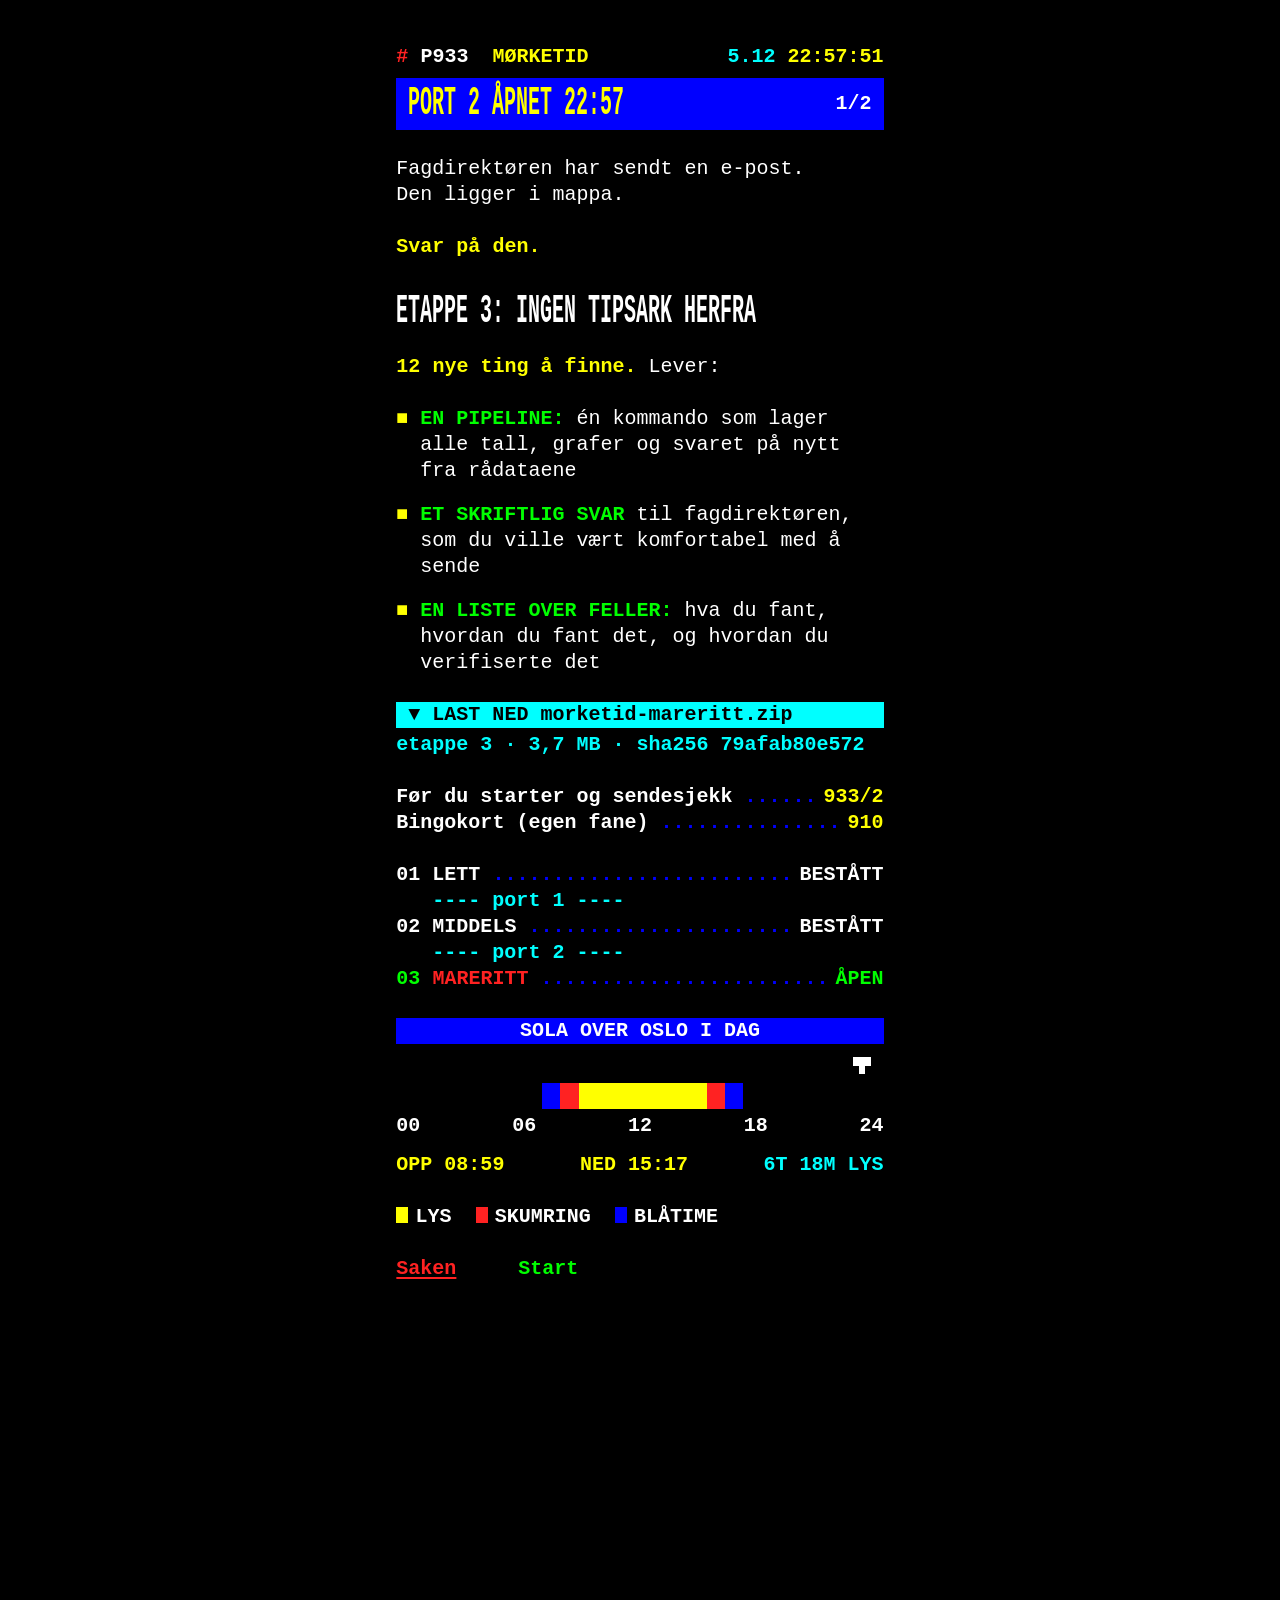
==== r/03b75568aeed/index.html @ 892380fd "Gate 2 answer moves to 30 Sep Built from morketid-kit@26c93f7 with tools/deploy.py.  Co-Authored-By:" ====
<!doctype html><html lang="nb"><head><meta charset="utf-8"><meta name="robots" content="noindex">
<meta http-equiv="refresh" content="0; url=../b9e62d646819/"><title>Mørketid</title>
<style>html{background:#000;color:#ff0;font:700 16px monospace}</style></head>
<body><a href="../b9e62d646819/">P933 ▸</a></body></html>
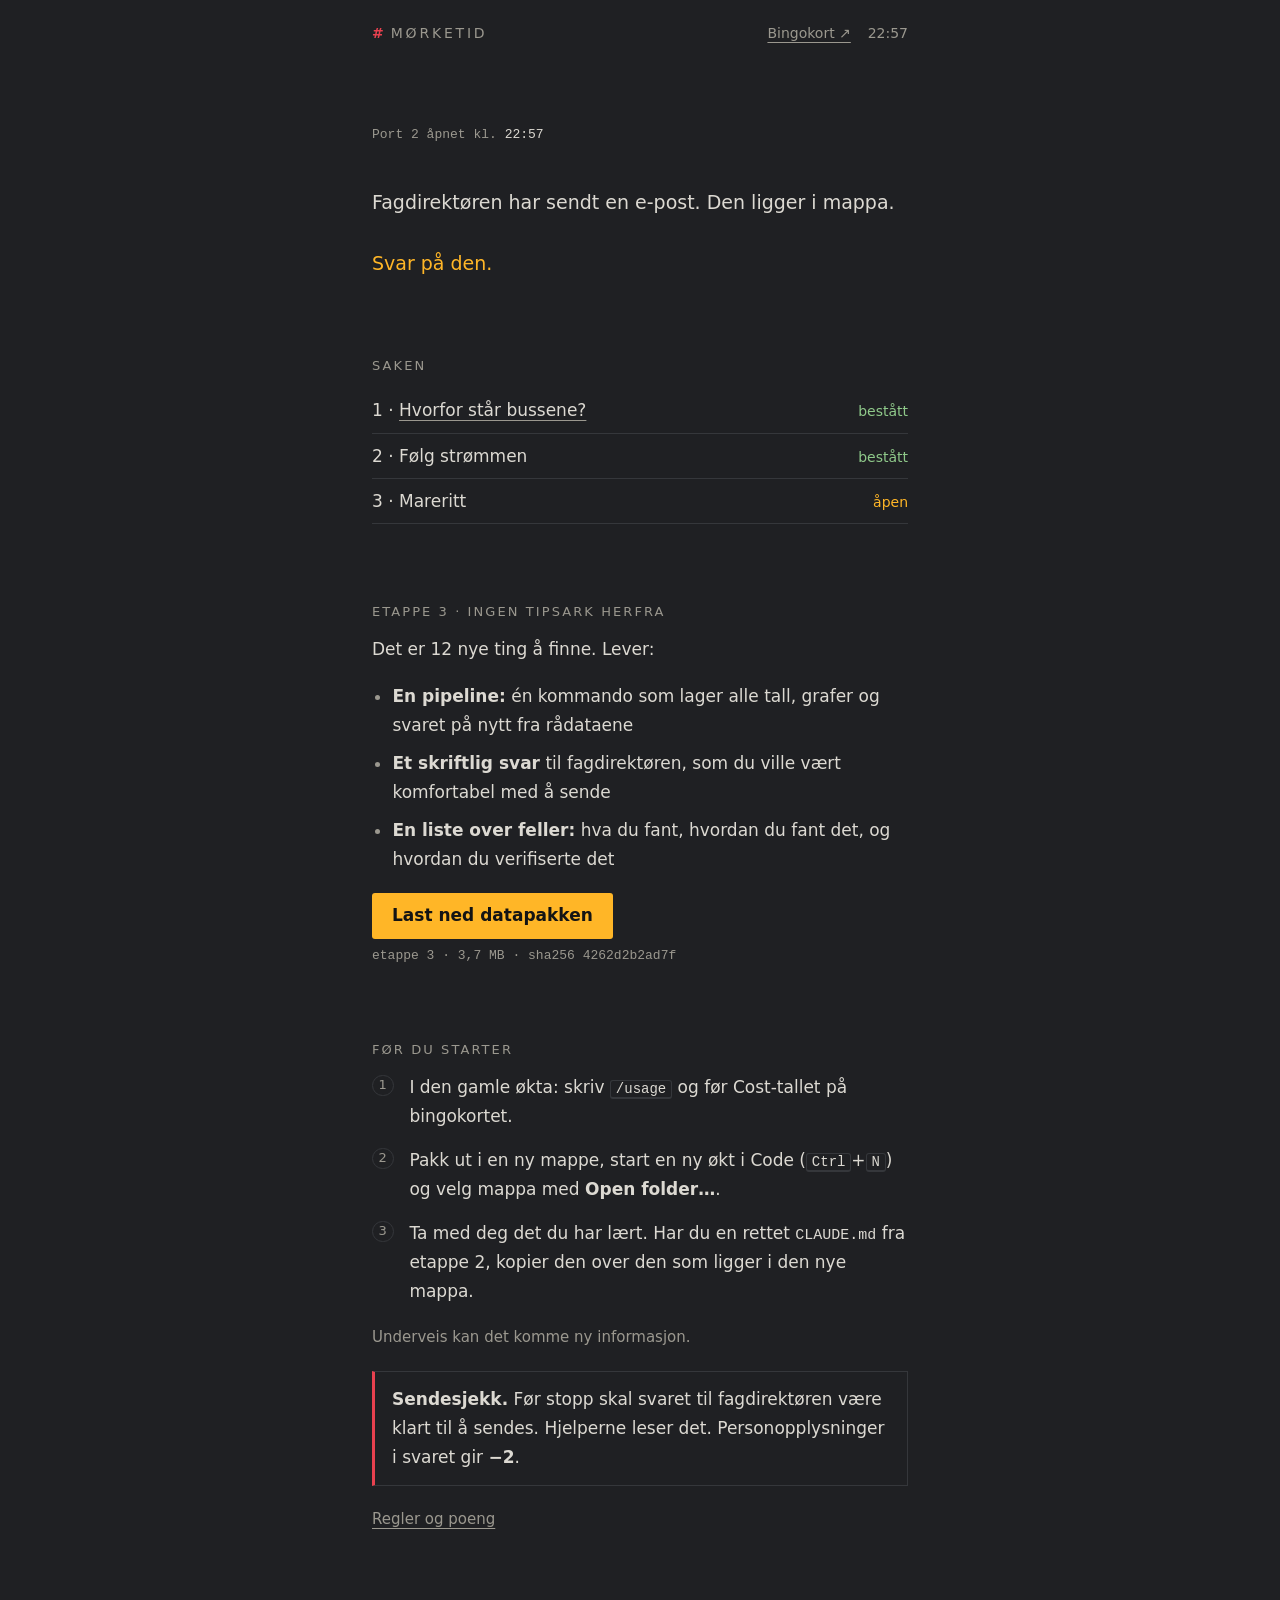
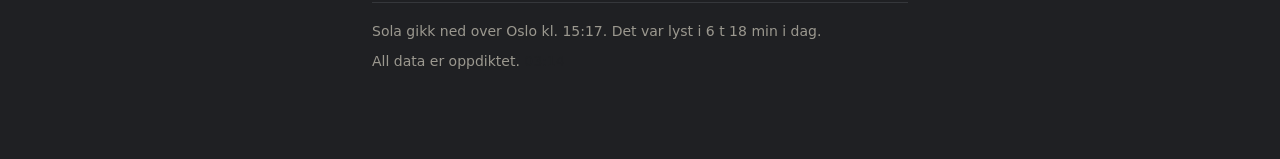
==== commit 9a6f2868: "New look: minimal dark page Built from morketid-kit@0aecb14 with tools/deploy.py.  Co-Authored-By: C" ====
--- a/r/03b75568aeed/index.html
+++ b/r/03b75568aeed/index.html
@@ -1,4 +1,4 @@
 <!doctype html><html lang="nb"><head><meta charset="utf-8"><meta name="robots" content="noindex">
 <meta http-equiv="refresh" content="0; url=../b9e62d646819/"><title>Mørketid</title>
-<style>html{background:#000;color:#ff0;font:700 16px monospace}</style></head>
-<body><a href="../b9e62d646819/">P933 ▸</a></body></html>
+<style>html{background:#1f2023;color:#ffb627;font:16px system-ui,sans-serif;padding:2em}a{color:inherit}</style></head>
+<body><a href="../b9e62d646819/">Videre til etappe 3 ▸</a></body></html>
